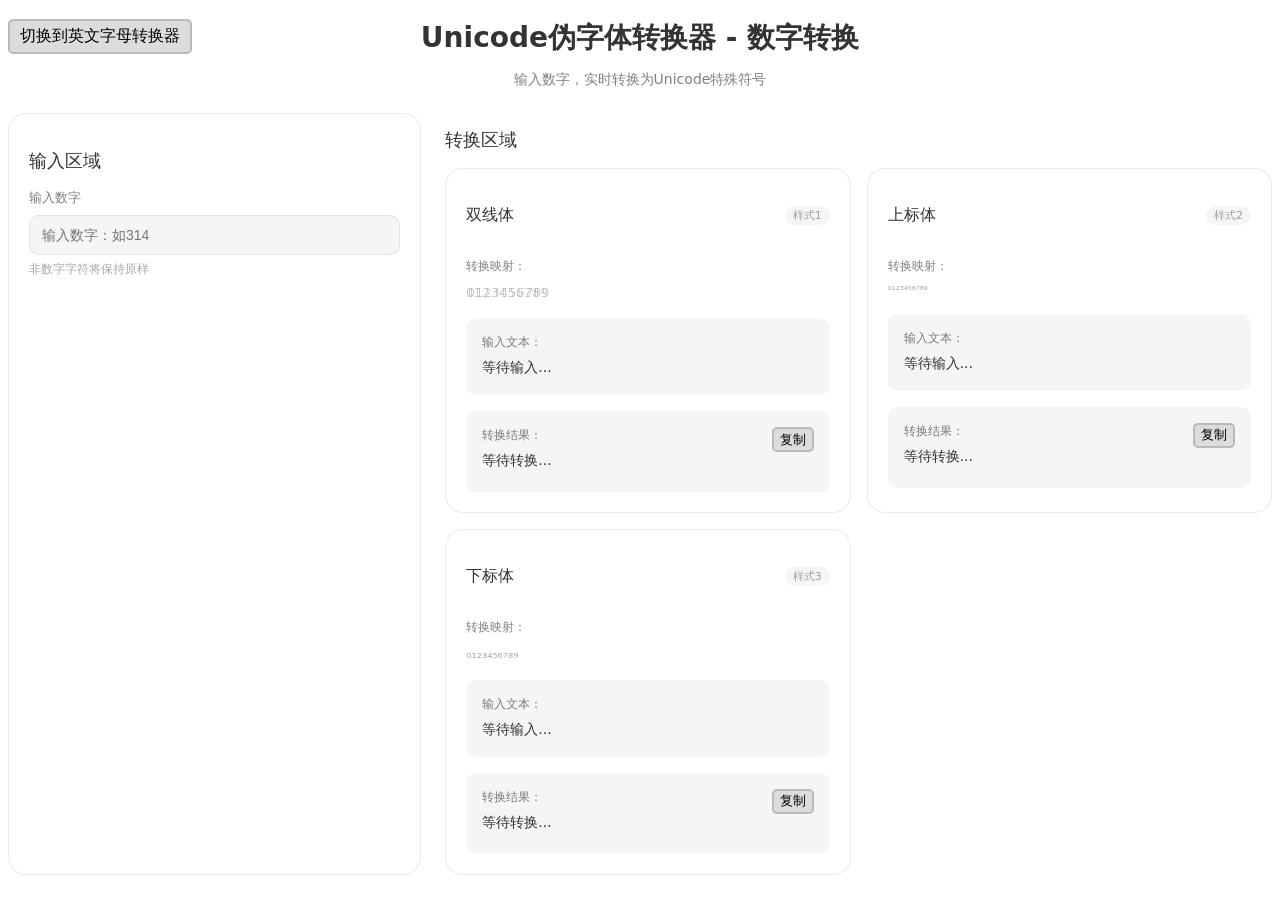
==== Number-Conv.html @ 4d0598e1 "New Change" ====
<!doctype html>
<html>
<head>
  <meta charset="utf-8" />
  <meta name="viewport" content="width=device-width, initial-scale=1" />
  <title>Unicode伪字体转换器</title>
  <link rel="stylesheet" type="text/css" href="Style.css">
  <link rel="icon" href="icon.png" type="image/png">
</head>
<body>
<div style="display:block;width:100%;color:var(--text-primary);font-family:ui-sans-serif,system-ui;">
  <a href="index.html" class="nav-button">切换到英文字母转换器</a>
  <!-- 网站标题 -->
  <div style="text-align:center;margin-bottom:24px;">
    <h1 style="font-size:28px;font-weight:600;margin-bottom:8px;">Unicode伪字体转换器 - 数字转换</h1>
    <p style="color:var(--text-secondary);font-size:14px;">输入数字，实时转换为Unicode特殊符号</p>
  </div>
  
  <!-- 主要内容区域 -->
  <div style="display:grid;grid-template-columns:1fr 2fr;gap:24px;">
    <!-- 左侧输入区域 -->
    <div style="background:var(--card-bg);border:.5px solid var(--intensity-8);border-radius:var(--radius-xl);padding:20px;">
      <h2 style="font-size:18px;font-weight:500;margin-bottom:16px;">输入区域</h2>
      
      <div style="margin-bottom:16px;">
        <label style="display:block;font-size:13px;color:var(--text-secondary);margin-bottom:8px;">
          输入数字
        </label>
        <input 
          id="textInput" 
          type="text" 
          placeholder="输入数字：如314" 
          autocomplete="off" 
          style="width:100%;height:40px;border:.5px solid var(--intensity-8);border-radius:var(--radius-md);background:var(--intensity-4);color:var(--text-primary);padding:0 12px;font-size:14px;outline:none;transition:border-color .15s;"
        >
        <div style="font-size:12px;color:var(--text-tertiary);margin-top:6px;">
          非数字字符将保持原样
        </div>
      </div>
    </div>
    
    <!-- 右侧卡片区域 -->
    <div>
      <h2 style="font-size:18px;font-weight:500;margin-bottom:16px;">转换区域</h2>
      
      <!-- 卡片容器 -->
      <div style="display:grid;grid-template-columns:repeat(auto-fit,minmax(280px,1fr));gap:16px;">
        
        <!-- 卡片1：双线体 -->
        <div style="background:var(--card-bg);border:.5px solid var(--intensity-8);border-radius:var(--radius-xl);padding:20px;">
          <div style="display:flex;align-items:center;justify-content:space-between;margin-bottom:16px;">
            <h3 style="font-size:16px;font-weight:500;">双线体</h3>
            <span style="font-size:11px;color:var(--text-tertiary);background:var(--intensity-4);padding:2px 8px;border-radius:10px;">样式1</span>
          </div>
          
          <div style="margin-bottom:16px;">
            <div style="font-size:12px;color:var(--text-secondary);margin-bottom:8px;">转换映射：</div>
            <div style="font-size:13px;color:var(--text-tertiary);line-height:1.5;font-family:'Segoe UI',system-ui;">
              	𝟘𝟙𝟚𝟛𝟜𝟝𝟞𝟟𝟠𝟡
            </div>
          </div>
          
          <div style="background:var(--intensity-4);border-radius:var(--radius-md);padding:16px;margin-bottom:16px;">
            <div style="font-size:12px;color:var(--text-secondary);margin-bottom:8px;">输入文本：</div>
            <div id="inputPreview1" style="font-size:14px;color:var(--text-primary);word-break:break-all;min-height:20px;">
              等待输入...
            </div>
          </div>
          
          <div style="background:var(--intensity-4);border-radius:var(--radius-md);padding:16px;">
            <div class="lateral" >
              <div style="font-size:12px;color:var(--text-secondary);margin-bottom:8px;">转换结果：</div>
              <button class="copy-button" onclick="copyDivText('result1')">复制</button>
            </div>
            <div id="result1" style="font-size:14px;font-weight:500;color:var(--text-primary);word-break:break-all;min-height:24px;font-family:'Segoe UI',system-ui;">
              &#x200C;等待转换...
            </div>
          </div>
        </div>
        
        <!-- 卡片2：上标体 -->
        <div style="background:var(--card-bg);border:.5px solid var(--intensity-8);border-radius:var(--radius-xl);padding:20px;">
          <div style="display:flex;align-items:center;justify-content:space-between;margin-bottom:16px;">
            <h3 style="font-size:16px;font-weight:500;">上标体</h3>
            <span style="font-size:11px;color:var(--text-tertiary);background:var(--intensity-4);padding:2px 8px;border-radius:10px;">样式2</span>
          </div>
          
          <div style="margin-bottom:16px;">
            <div style="font-size:12px;color:var(--text-secondary);margin-bottom:8px;">转换映射：</div>
            <div style="font-size:10px;color:var(--text-tertiary);line-height:1.5;font-family:'Segoe UI',system-ui;">
                ⁰¹²³⁴⁵⁶⁷⁸⁹
            </div>
          </div>
          
          <div style="background:var(--intensity-4);border-radius:var(--radius-md);padding:16px;margin-bottom:16px;">
            <div style="font-size:12px;color:var(--text-secondary);margin-bottom:8px;">输入文本：</div>
            <div id="inputPreview2" style="font-size:14px;color:var(--text-primary);word-break:break-all;min-height:20px;">
              等待输入...
            </div>
          </div>
          
          <div style="background:var(--intensity-4);border-radius:var(--radius-md);padding:16px;">
            <div class="lateral" >
              <div style="font-size:12px;color:var(--text-secondary);margin-bottom:8px;">转换结果：</div>
              <button class="copy-button" onclick="copyDivText('result2')">复制</button>
            </div>
            <div id="result2" style="font-size:14px;font-weight:500;color:var(--text-primary);word-break:break-all;min-height:24px;font-family:'Segoe UI',system-ui;">
              &#x200C;等待转换...
            </div>
          </div>
        </div>

        <!-- 卡片3：下标体 -->
        <div style="background:var(--card-bg);border:.5px solid var(--intensity-8);border-radius:var(--radius-xl);padding:20px;">
          <div style="display:flex;align-items:center;justify-content:space-between;margin-bottom:16px;">
            <h3 style="font-size:16px;font-weight:500;">下标体</h3>
            <span style="font-size:11px;color:var(--text-tertiary);background:var(--intensity-4);padding:2px 8px;border-radius:10px;">样式3</span>
          </div>
          
          <div style="margin-bottom:16px;">
            <div style="font-size:12px;color:var(--text-secondary);margin-bottom:8px;">转换映射：</div>
            <div style="font-size:13px;color:var(--text-tertiary);line-height:1.5;font-family:'Segoe UI',system-ui;">
              	₀₁₂₃₄₅₆₇₈₉
            </div>
          </div>
          
          <div style="background:var(--intensity-4);border-radius:var(--radius-md);padding:16px;margin-bottom:16px;">
            <div style="font-size:12px;color:var(--text-secondary);margin-bottom:8px;">输入文本：</div>
            <div id="inputPreview3" style="font-size:14px;color:var(--text-primary);word-break:break-all;min-height:20px;">
              等待输入...
            </div>
          </div>
          
          <div style="background:var(--intensity-4);border-radius:var(--radius-md);padding:16px;">
            <div class="lateral" >
              <div style="font-size:12px;color:var(--text-secondary);margin-bottom:8px;">转换结果：</div>
              <button class="copy-button" onclick="copyDivText('result3')">复制</button>
            </div>
            <div id="result3" style="font-size:14px;font-weight:500;color:var(--text-primary);word-break:break-all;min-height:24px;font-family:'Segoe UI',system-ui;">
              &#x200C;等待转换...
            </div>
          </div>
        </div>
        
      </div>
    </div>
  </div>
</div>

<script src="NumberConvCore.js"></script>
</body>
</html>
---- Style.css ----
:root{
--primary:#F3A04C;--accent:#E58522;--background:#F4F4F6;--panel-bg:#FEFDFC;--card-bg:#fff;
--tooltip-bg:#454545;--success:#40B43E;--warning:#EBA400;--destructive:#E65C53;
--destructive-hover:#D14B42;--primary-foreground:#fff;--text-primary:rgba(0,0,0,.8);
--text-secondary:rgba(0,0,0,.5);--text-tertiary:rgba(0,0,0,.35);--intensity-0:rgba(0,0,0,0);
--intensity-3:rgba(0,0,0,.03);--intensity-4:rgba(0,0,0,.04);--intensity-6:rgba(0,0,0,.06);
--intensity-8:rgba(0,0,0,.08);--intensity-12:rgba(0,0,0,.12);--intensity-16:rgba(0,0,0,.16);
--intensity-20:rgba(0,0,0,.2);--intensity-35:rgba(0,0,0,.35);--intensity-60:rgba(0,0,0,.6);
--input-shadow:rgba(0,0,0,.08);--radius-sm:8px;--radius-md:10px;--radius-lg:14px;--radius-xl:18px;
font-family:ui-sans-serif,system-ui,-apple-system,BlinkMacSystemFont,"Segoe UI",sans-serif
}
@media (prefers-color-scheme:dark){
:root{
--background:#232324;--panel-bg:#332D28;--card-bg:#2E2E2E;--tooltip-bg:#BABABA;
--primary-foreground:#000;--text-primary:rgba(255,255,255,.8);--text-secondary:rgba(255,255,255,.5);
--text-tertiary:rgba(255,255,255,.35);--intensity-0:rgba(255,255,255,0);
--intensity-3:rgba(255,255,255,.03);--intensity-4:rgba(255,255,255,.04);
--intensity-6:rgba(255,255,255,.06);--intensity-8:rgba(255,255,255,.08);
--intensity-12:rgba(255,255,255,.12);--intensity-16:rgba(255,255,255,.16);
--intensity-20:rgba(255,255,255,.2);--intensity-35:rgba(255,255,255,.35);display: flex;
--intensity-60:rgba(255,255,255,.6);--input-shadow:rgba(0,0,0,.28)
}
}
*{box-sizing:border-box}
button,a,[role=button],select,input[type=range]{cursor:pointer}
button:disabled{cursor:not-allowed;opacity:.55}
.copy-button {
    background-color: #dcdcdc;
    border: 2px solid #BABABA;
    border-radius: 5px;
    margin-left: auto;
    transition: 0.5s ease;
}
.lateral {
    display: flex;
}
.nav-button {
    position: absolute;
    top: 10;
    left: 10;
    z-index: 10;
    display: inline-block;
    padding: 5px 10px;
    background-color: #dcdcdc;
    color: black;
    text-decoration: none;
    border-radius: 5px;
    border: 2px solid #BABABA;
    font-size: 16px;
    cursor: pointer;
    transition: 0.5s ease;
}
.nav-button:hover{
    background-color: #c8c8c8;
    transition: 0.5s ease;
}
.copy-button:hover{
    background-color: #c8c8c8;
    transition: 0.5s ease;
}
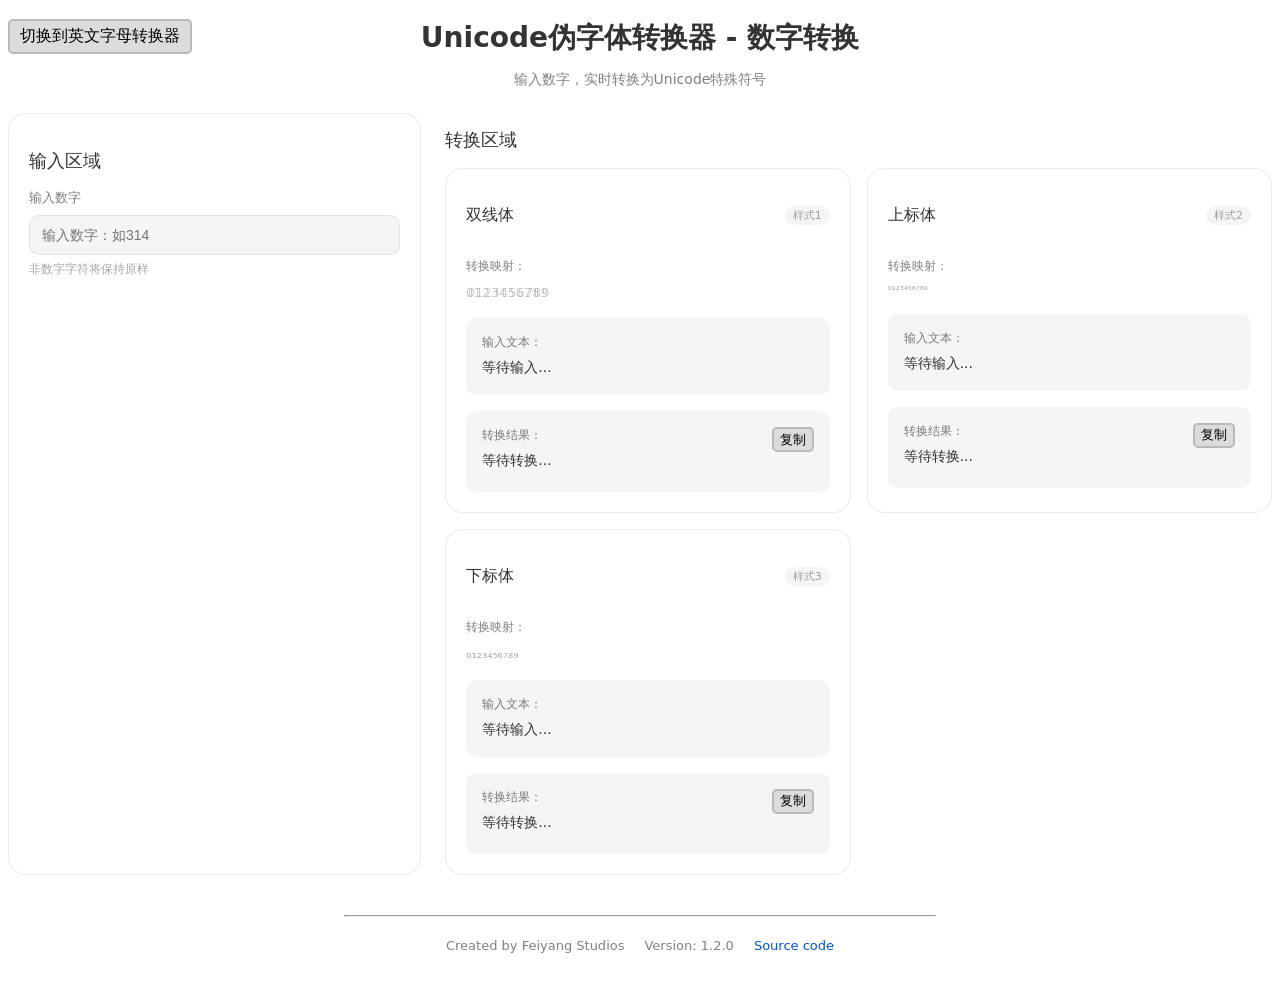
==== commit 35ccc0e0: "1.2.0 Update" ====
--- a/Number-Conv.html
+++ b/Number-Conv.html
@@ -145,6 +145,14 @@
       </div>
     </div>
   </div>
+  <div style="margin-top: 40px;margin-left: 40px;margin-right: 40px;margin-bottom: 20px;">
+    <hr width="50%">
+    <div class="lateral" style="gap: 20px;align-items: center;justify-content: center;">
+      <p style="color: gray;font-size: small;">Created by Feiyang Studios</p>
+      <p style="color: gray;font-size: small;">Version: 1.2.0</p>
+      <a class="superlink" href="https://github.com/feiyangstudions/Unicode-Converter">Source code</a>
+    </div>
+  </div>
 </div>
 
 <script src="NumberConvCore.js"></script>
--- a/Style.css
+++ b/Style.css
@@ -11,14 +11,25 @@
 }
 @media (prefers-color-scheme:dark){
 :root{
---background:#232324;--panel-bg:#332D28;--card-bg:#2E2E2E;--tooltip-bg:#BABABA;
---primary-foreground:#000;--text-primary:rgba(255,255,255,.8);--text-secondary:rgba(255,255,255,.5);
---text-tertiary:rgba(255,255,255,.35);--intensity-0:rgba(255,255,255,0);
---intensity-3:rgba(255,255,255,.03);--intensity-4:rgba(255,255,255,.04);
---intensity-6:rgba(255,255,255,.06);--intensity-8:rgba(255,255,255,.08);
---intensity-12:rgba(255,255,255,.12);--intensity-16:rgba(255,255,255,.16);
---intensity-20:rgba(255,255,255,.2);--intensity-35:rgba(255,255,255,.35);display: flex;
---intensity-60:rgba(255,255,255,.6);--input-shadow:rgba(0,0,0,.28)
+    --background:#232324;
+    --panel-bg:#332D28;
+    --card-bg:#2E2E2E;
+    --tooltip-bg:#BABABA;
+    --primary-foreground:#000;--text-primary:rgba(255,255,255,.8);
+    --text-secondary:rgba(255,255,255,.5);
+    --text-tertiary:rgba(255,255,255,.35);
+    --intensity-0:rgba(255,255,255,0);
+    --intensity-3:rgba(255,255,255,.03);
+    --intensity-4:rgba(255,255,255,.04);
+    --intensity-6:rgba(255,255,255,.06);
+    --intensity-8:rgba(255,255,255,.08);
+    --intensity-12:rgba(255,255,255,.12);
+    --intensity-16:rgba(255,255,255,.16);
+    --intensity-20:rgba(255,255,255,.2);
+    --intensity-35:rgba(255,255,255,.35);
+    display: flex;
+    --intensity-60:rgba(255,255,255,.6);
+    --input-shadow:rgba(0,0,0,.28)
 }
 }
 *{box-sizing:border-box}
@@ -57,4 +68,27 @@
 .copy-button:hover{
     background-color: #c8c8c8;
     transition: 0.5s ease;
+}
+.card-root {
+    background:var(--card-bg);
+    border:.5px solid var(--intensity-8);
+    border-radius:var(--radius-xl);
+    padding:20px;
+}
+.card-top {
+    display:flex;
+    align-items:center;
+    justify-content:space-between;
+    margin-bottom:16px;
+}
+.gray {
+    color: darkgray;
+}
+.superlink {
+    color: #0052d9;
+    font-size: small;
+    text-decoration: none;
+}
+.superlink:hover {
+    text-decoration: underline;
 }
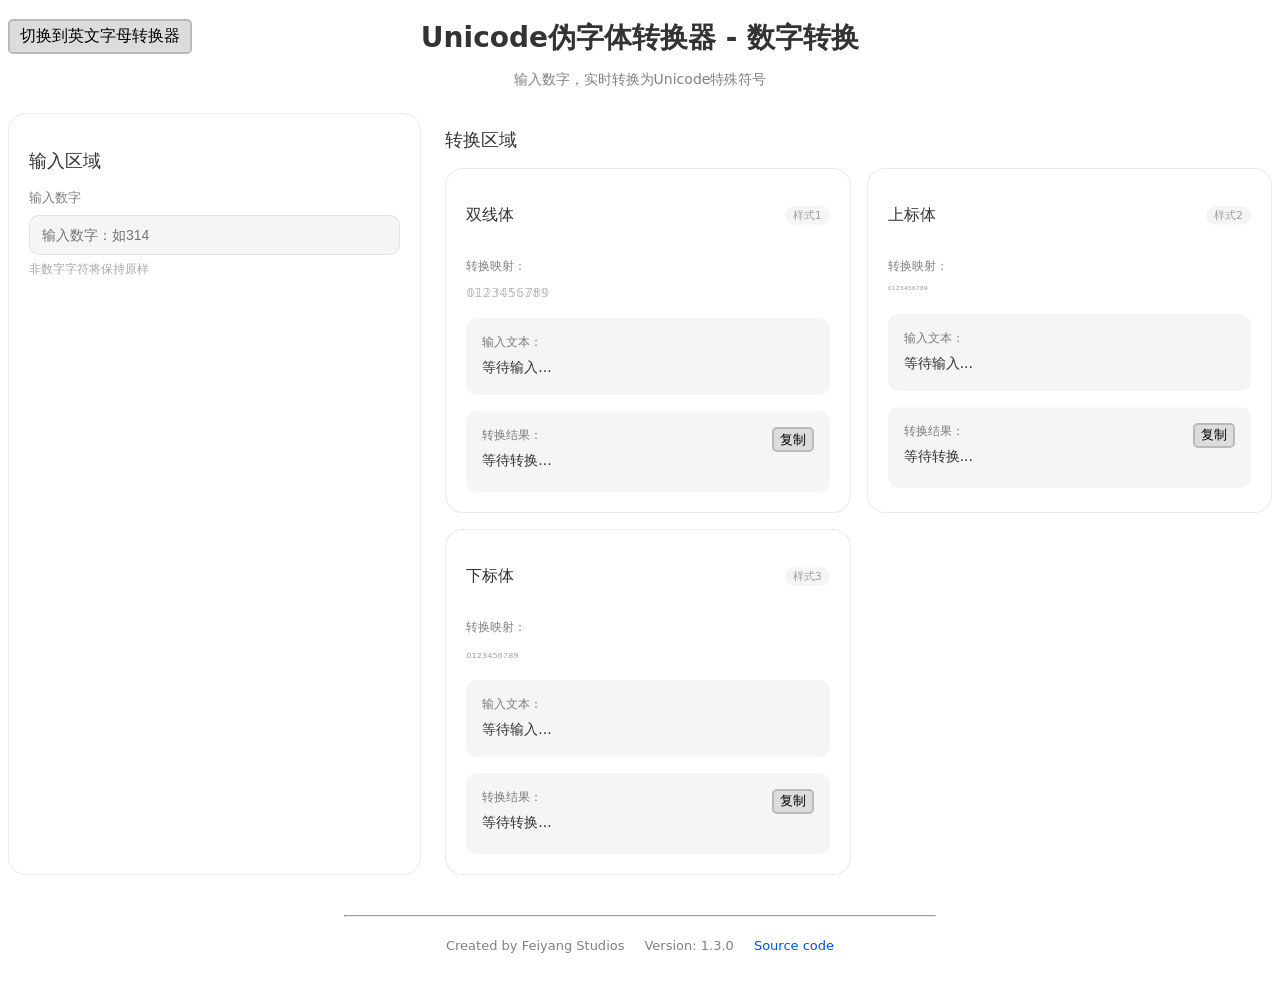
==== commit 3fdf3aa4: "1.3.0 Update" ====
--- a/Number-Conv.html
+++ b/Number-Conv.html
@@ -149,7 +149,7 @@
     <hr width="50%">
     <div class="lateral" style="gap: 20px;align-items: center;justify-content: center;">
       <p style="color: gray;font-size: small;">Created by Feiyang Studios</p>
-      <p style="color: gray;font-size: small;">Version: 1.2.0</p>
+      <p style="color: gray;font-size: small;">Version: 1.3.0</p>
       <a class="superlink" href="https://github.com/feiyangstudions/Unicode-Converter">Source code</a>
     </div>
   </div>
